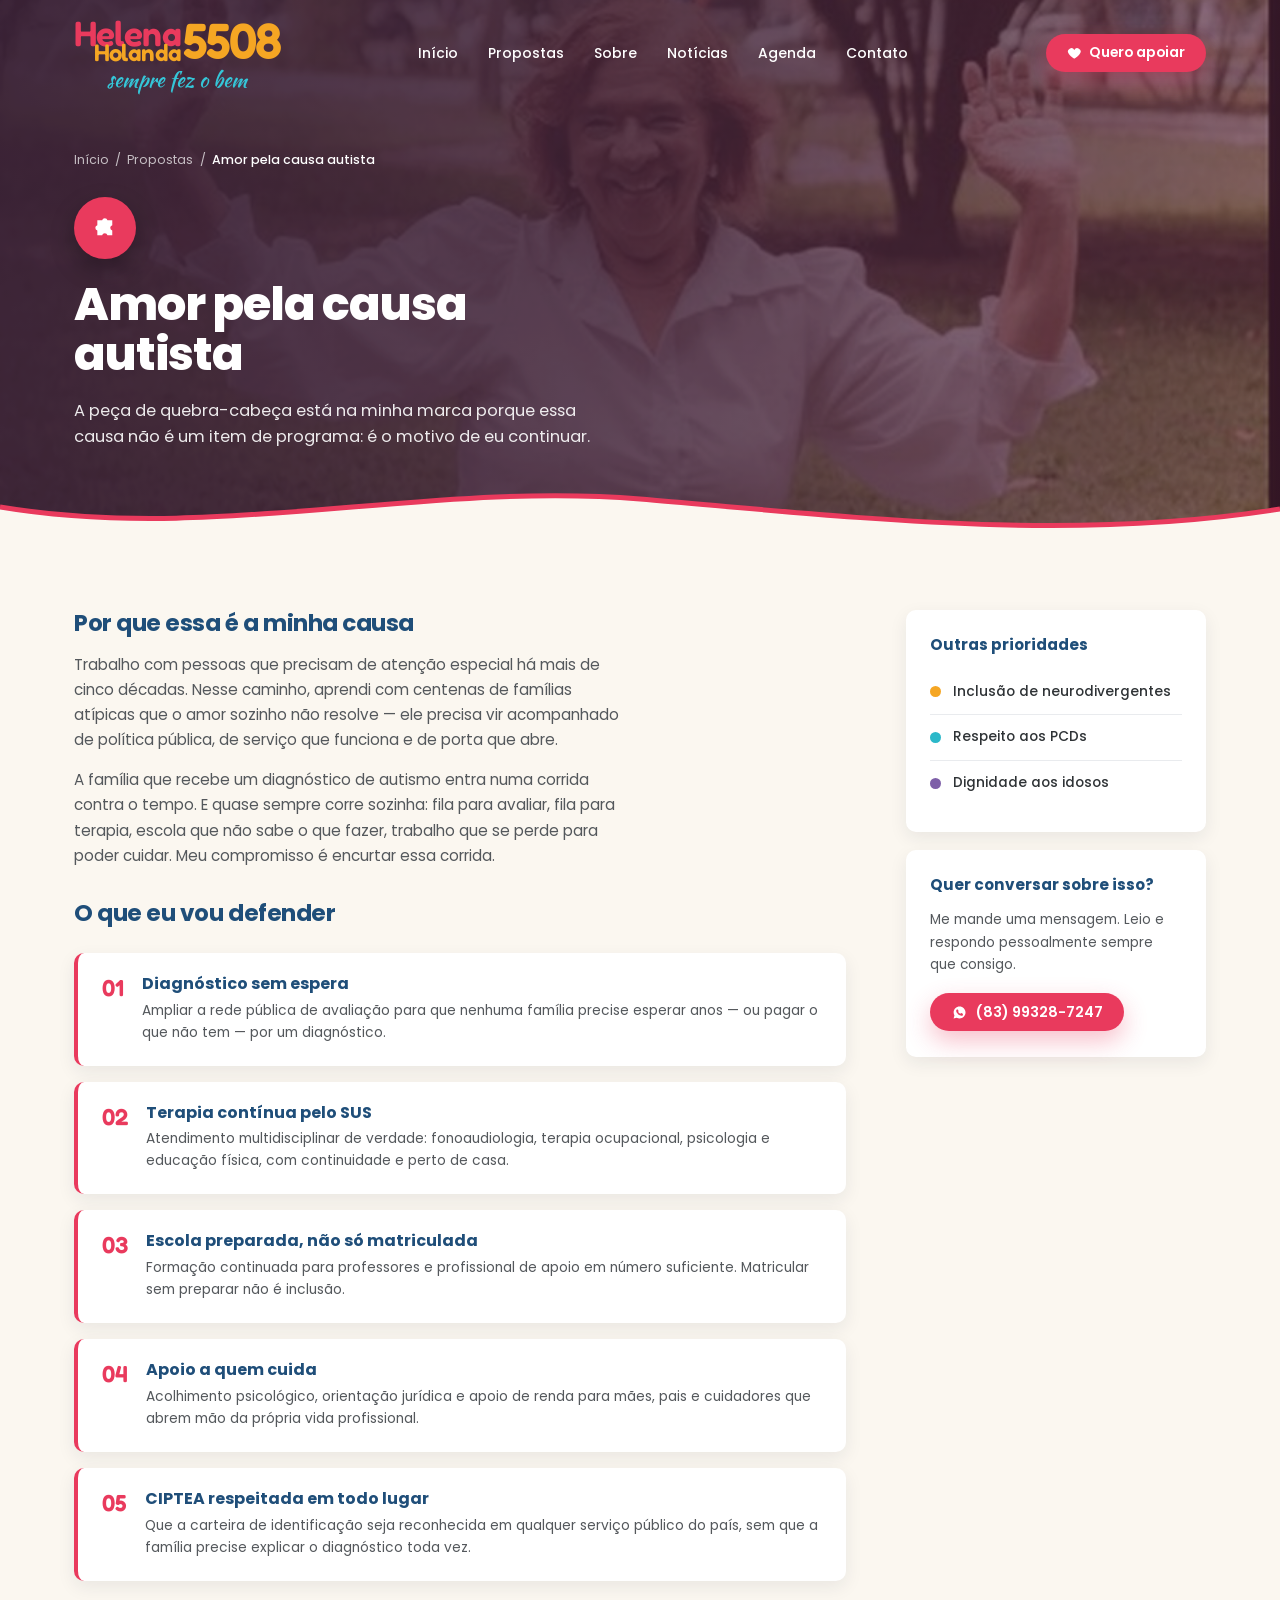
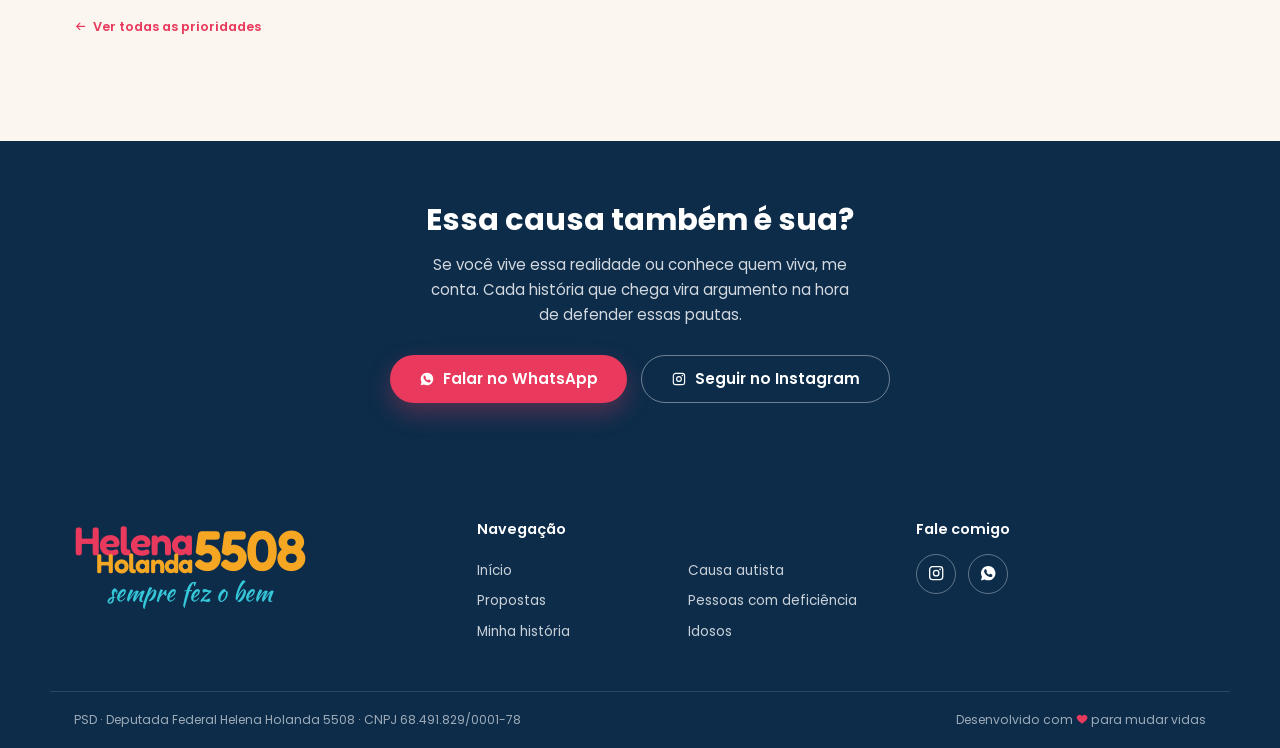
==== causa-autista.html @ a30c24bc "Adiciona paginas internas e liga os canais de contato - historia.html: trajetoria de Helena (Centro " ====
<!DOCTYPE html>
<html lang="pt-BR">
<head>
<meta charset="UTF-8">
<meta name="viewport" content="width=device-width, initial-scale=1">
<title>Amor pela causa autista — Helena Holanda 5508</title>
<meta name="description" content="As propostas de Helena Holanda 5508 para diagnóstico, terapias, escola e apoio às famílias atípicas.">
<meta name="theme-color" content="#e93a5d">
<meta property="og:type" content="article">
<meta property="og:title" content="Amor pela causa autista — Helena Holanda 5508">
<meta property="og:description" content="As propostas de Helena Holanda 5508 para diagnóstico, terapias, escola e apoio às famílias atípicas.">
<meta property="og:image" content="assets/img/prioridade-1.jpg">
<link rel="preconnect" href="https://fonts.googleapis.com">
<link rel="preconnect" href="https://fonts.gstatic.com" crossorigin>
<link href="https://fonts.googleapis.com/css2?family=Fredoka:wght@500;600;700&family=Kaushan+Script&family=Poppins:wght@300;400;500;600;700;800&display=swap" rel="stylesheet">
<link rel="stylesheet" href="assets/css/style.css">
</head>
<body class="tema-pink">

<svg xmlns="http://www.w3.org/2000/svg" style="display:none">
  <symbol id="i-heart" viewBox="0 0 24 24"><path fill="currentColor" d="M12 21s-7.5-4.6-9.6-9A5.4 5.4 0 0 1 12 6.4 5.4 5.4 0 0 1 21.6 12c-2.1 4.4-9.6 9-9.6 9z"/></symbol>
  <symbol id="i-arrow" viewBox="0 0 24 24"><path fill="none" stroke="currentColor" stroke-width="2.2" stroke-linecap="round" stroke-linejoin="round" d="M4 12h15m-6-6 6 6-6 6"/></symbol>
  <symbol id="i-back" viewBox="0 0 24 24"><path fill="none" stroke="currentColor" stroke-width="2.2" stroke-linecap="round" stroke-linejoin="round" d="M20 12H5m6-6-6 6 6 6"/></symbol>
  <symbol id="i-puzzle" viewBox="0 0 24 24"><path fill="currentColor" d="M5 5h4.5a2.6 2.6 0 0 1 5 0H19v4.5a2.6 2.6 0 0 0 0 5V19h-4.5a2.6 2.6 0 0 0-5 0H5v-4.5a2.6 2.6 0 0 1 0-5V5Z"/></symbol>
  <symbol id="i-infinity" viewBox="0 0 24 24"><path fill="none" stroke="currentColor" stroke-width="2" stroke-linecap="round" d="M12 12c-1.5-2.5-3-3.5-4.6-3.5a3.5 3.5 0 0 0 0 7c1.6 0 3.1-1 4.6-3.5s3-3.5 4.6-3.5a3.5 3.5 0 0 1 0 7c-1.6 0-3.1-1-4.6-3.5Z"/></symbol>
  <symbol id="i-wheelchair" viewBox="0 0 24 24"><path fill="none" stroke="currentColor" stroke-width="1.8" stroke-linecap="round" stroke-linejoin="round" d="M11 5.6a1.7 1.7 0 1 0 0-3.4 1.7 1.7 0 0 0 0 3.4Zm-.4 2.1v5h4.6l2.6 5.1m-2.4 2.4a5.2 5.2 0 1 1-4.8-8.1M18.6 17.8h2.2"/></symbol>
  <symbol id="i-elderly" viewBox="0 0 24 24"><path fill="none" stroke="currentColor" stroke-width="1.8" stroke-linecap="round" stroke-linejoin="round" d="M12 5.2a1.8 1.8 0 1 0 0-3.6 1.8 1.8 0 0 0 0 3.6Zm-2.3 3.1L12 7.5l2.6 1.2 2.2 3M12 7.5v6.2m0 0-2.4 2.1-.8 5m3.2-7.1 2.6 2.4.7 4.7M6.6 11.4 8 9.2"/></symbol>
  <symbol id="i-star" viewBox="0 0 24 24"><path fill="currentColor" d="m12 2.6 2.9 5.9 6.5.9-4.7 4.6 1.1 6.4-5.8-3-5.8 3 1.1-6.4L2.6 9.4l6.5-.9L12 2.6Z"/></symbol>
  <symbol id="i-instagram" viewBox="0 0 24 24"><path fill="none" stroke="currentColor" stroke-width="1.7" d="M7.2 3.5h9.6a3.7 3.7 0 0 1 3.7 3.7v9.6a3.7 3.7 0 0 1-3.7 3.7H7.2a3.7 3.7 0 0 1-3.7-3.7V7.2a3.7 3.7 0 0 1 3.7-3.7Z"/><circle cx="12" cy="12" r="3.6" fill="none" stroke="currentColor" stroke-width="1.7"/><circle cx="17.1" cy="6.9" r="1.1" fill="currentColor"/></symbol>
  <symbol id="i-whatsapp" viewBox="0 0 24 24"><path fill="currentColor" d="M12.04 2.5c-5.2 0-9.42 4.22-9.42 9.42 0 1.66.44 3.28 1.27 4.71L2.5 21.5l4.99-1.3a9.4 9.4 0 0 0 4.55 1.16h.01c5.2 0 9.42-4.22 9.42-9.42s-4.23-9.44-9.43-9.44Zm5.49 13.3c-.23.65-1.36 1.25-1.87 1.29-.5.05-.96.23-3.25-.68-2.74-1.08-4.47-3.9-4.6-4.08-.14-.18-1.1-1.46-1.1-2.79s.7-1.98.95-2.25c.25-.27.54-.34.72-.34l.52.01c.17 0 .39-.06.61.47l.83 2.02c.07.14.11.3.02.48l-.32.53c-.1.13-.22.27-.09.53.14.25.6 1 1.29 1.62.89.79 1.64 1.04 1.88 1.16.23.13.37.11.5-.07l.72-.84c.16-.22.33-.18.56-.1l2 .95c.23.11.39.17.45.27.05.09.05.58-.18 1.23Z"/></symbol>
</svg>

<header class="header is-stuck" id="header">
  <div class="container header__inner">

    <a href="index.html" class="logo logo--sm" aria-label="Helena Holanda 5508 — sempre fez o bem">
      <span class="logo__name">Helena</span>
      <span class="logo__num">5508</span>
      <span class="logo__sur">Holanda</span>
      <span class="logo__slogan">sempre fez o bem</span>
    </a>

    <nav class="nav" id="nav">
      <a href="index.html#inicio" class="nav__link">Início</a>
      <a href="index.html#propostas" class="nav__link">Propostas</a>
      <a href="historia.html" class="nav__link">Sobre</a>
      <a href="https://www.instagram.com/helenaholandahh/" class="nav__link" target="_blank" rel="noopener">Notícias</a>
      <a href="https://www.instagram.com/helenaholandahh/" class="nav__link" target="_blank" rel="noopener">Agenda</a>
      <a href="index.html#contato" class="nav__link">Contato</a>
      <a href="https://wa.me/5583993287247?text=Ol%C3%A1%2C%20Helena!%20Quero%20apoiar%20a%20sua%20campanha%205508." class="btn btn--pink nav__cta" target="_blank" rel="noopener">
        <svg class="ico"><use href="#i-heart"></use></svg> Quero apoiar
      </a>
    </nav>

    <a href="https://wa.me/5583993287247?text=Ol%C3%A1%2C%20Helena!%20Quero%20apoiar%20a%20sua%20campanha%205508." class="btn btn--pink header__cta" target="_blank" rel="noopener">
      <svg class="ico"><use href="#i-heart"></use></svg> Quero apoiar
    </a>

    <button class="burger" id="burger" aria-label="Abrir menu" aria-expanded="false" aria-controls="nav">
      <span></span><span></span><span></span>
    </button>

  </div>
</header>

<main>

<section class="page-hero">
  <div class="page-hero__bg" style="background-image:url('assets/img/prioridade-1.jpg')"></div>
  <div class="page-hero__veil"></div>
  <div class="page-hero__tint"></div>

  <div class="container">
    <nav class="crumb" aria-label="Você está aqui">
      <a href="index.html">Início</a> <span>/</span>
      <a href="index.html#propostas">Propostas</a> <span>/</span> <em>Amor pela causa autista</em>
    </nav>
    <span class="page-hero__badge"><svg class="ico"><use href="#i-puzzle"></use></svg></span>
    <h1>Amor pela causa autista</h1>
    <p class="page-hero__lead">A peça de quebra-cabeça está na minha marca porque essa causa não é um item de programa: é o motivo de eu continuar.</p>
  </div>

  <div class="wave wave--page" aria-hidden="true">
    <svg viewBox="0 0 1440 70" preserveAspectRatio="none">
      <path class="wave__fill" d="M0,30 C240,66 480,4 720,22 C960,40 1200,66 1440,32 L1440,70 L0,70 Z"/>
      <path class="wave__line" d="M0,30 C240,66 480,4 720,22 C960,40 1200,66 1440,32" fill="none" stroke-width="5"/>
    </svg>
  </div>
</section>

<section class="section page-body">
  <div class="container page-grid">
    <article class="reveal">
      <h2>Por que essa é a minha causa</h2>
      <p>Trabalho com pessoas que precisam de atenção especial há mais de cinco décadas. Nesse caminho, aprendi com centenas de famílias atípicas que o amor sozinho não resolve — ele precisa vir acompanhado de política pública, de serviço que funciona e de porta que abre.</p>
      <p>A família que recebe um diagnóstico de autismo entra numa corrida contra o tempo. E quase sempre corre sozinha: fila para avaliar, fila para terapia, escola que não sabe o que fazer, trabalho que se perde para poder cuidar. Meu compromisso é encurtar essa corrida.</p>
      <h2>O que eu vou defender</h2>
      <ol class="propostas">
        <li><div><h3>Diagnóstico sem espera</h3><p>Ampliar a rede pública de avaliação para que nenhuma família precise esperar anos — ou pagar o que não tem — por um diagnóstico.</p></div></li>
        <li><div><h3>Terapia contínua pelo SUS</h3><p>Atendimento multidisciplinar de verdade: fonoaudiologia, terapia ocupacional, psicologia e educação física, com continuidade e perto de casa.</p></div></li>
        <li><div><h3>Escola preparada, não só matriculada</h3><p>Formação continuada para professores e profissional de apoio em número suficiente. Matricular sem preparar não é inclusão.</p></div></li>
        <li><div><h3>Apoio a quem cuida</h3><p>Acolhimento psicológico, orientação jurídica e apoio de renda para mães, pais e cuidadores que abrem mão da própria vida profissional.</p></div></li>
        <li><div><h3>CIPTEA respeitada em todo lugar</h3><p>Que a carteira de identificação seja reconhecida em qualquer serviço público do país, sem que a família precise explicar o diagnóstico toda vez.</p></div></li>
      </ol>
      <p style="margin-top:34px"><a href="index.html#propostas" class="card__link" style="--c:var(--pink)"><svg class="ico"><use href="#i-back"></use></svg> Ver todas as prioridades</a></p>
    </article>

    <aside class="aside reveal">
      <div class="aside-card">
        <h3>Outras prioridades</h3>
        <div class="aside-links">
          <a href="neurodivergentes.html" style="--dot:var(--orange)"><span class="dot"></span>Inclusão de neurodivergentes</a>
          <a href="pcds.html" style="--dot:var(--teal)"><span class="dot"></span>Respeito aos PCDs</a>
          <a href="idosos.html" style="--dot:var(--purple)"><span class="dot"></span>Dignidade aos idosos</a>
        </div>
      </div>
      <div class="aside-card">
        <h3>Quer conversar sobre isso?</h3>
        <p>Me mande uma mensagem. Leio e respondo pessoalmente sempre que consigo.</p>
        <a href="https://wa.me/5583993287247" class="btn btn--pink" target="_blank" rel="noopener"><svg class="ico"><use href="#i-whatsapp"></use></svg> (83) 99328-7247</a>
      </div>
    </aside>
  </div>
</section>

<section class="page-cta">
  <div class="container">
    <h2>Essa causa também é sua?</h2>
    <p>Se você vive essa realidade ou conhece quem viva, me conta. Cada história que chega vira argumento na hora de defender essas pautas.</p>
    <div class="page-cta__acoes">
      <a href="https://wa.me/5583993287247?text=Ol%C3%A1%2C%20Helena!%20Quero%20apoiar%20a%20sua%20campanha%205508." class="btn btn--pink btn--lg" target="_blank" rel="noopener">
        <svg class="ico"><use href="#i-whatsapp"></use></svg> Falar no WhatsApp
      </a>
      <a href="https://www.instagram.com/helenaholandahh/" class="btn btn--outline btn--lg" target="_blank" rel="noopener">
        <svg class="ico"><use href="#i-instagram"></use></svg> Seguir no Instagram
      </a>
    </div>
  </div>
</section>

</main>

<footer class="footer" id="contato">
  <div class="container footer__grid">

    <div class="footer__brand">
      <div class="logo logo--footer">
        <span class="logo__name">Helena</span>
      <span class="logo__num">5508</span>
      <span class="logo__sur">Holanda</span>
      <span class="logo__slogan">sempre fez o bem</span>
      </div>
    </div>

    <nav class="footer__nav">
      <h3 class="footer__title">Navegação</h3>
      <ul>
        <li><a href="index.html#inicio">Início</a></li>
        <li><a href="index.html#propostas">Propostas</a></li>
        <li><a href="historia.html">Minha história</a></li>
      </ul>
      <ul>
        <li><a href="causa-autista.html">Causa autista</a></li>
        <li><a href="pcds.html">Pessoas com deficiência</a></li>
        <li><a href="idosos.html">Idosos</a></li>
      </ul>
    </nav>

    <div class="footer__social">
      <h3 class="footer__title">Fale comigo</h3>
      <div class="social">
        <a href="https://www.instagram.com/helenaholandahh/" target="_blank" rel="noopener" aria-label="Instagram de Helena Holanda"><svg class="ico"><use href="#i-instagram"></use></svg></a>
        <a href="https://wa.me/5583993287247" target="_blank" rel="noopener" aria-label="WhatsApp (83) 99328-7247"><svg class="ico"><use href="#i-whatsapp"></use></svg></a>
      </div>
    </div>

  </div>

  <div class="container footer__bottom">
    <p>PSD &middot; Deputada Federal Helena Holanda 5508 &middot; CNPJ 68.491.829/0001-78</p>
    <p>Desenvolvido com <svg class="ico c-pink"><use href="#i-heart"></use></svg> para mudar vidas</p>
  </div>
</footer>

<script src="assets/js/main.js"></script>
</body>
</html>
---- assets/css/style.css ----
/* =========================================================
   Helena Holanda 5508 — landing page
   ========================================================= */

/* ---------- 1. Tokens ---------- */
:root{
  --pink:#e93a5d;
  --pink-dark:#cf2b4b;
  --orange:#f5a623;
  --teal:#2bb8c9;
  --teal-dark:#1fa3b4;
  --teal-logo:#35c6d8;   /* turquesa do slogan na marca */
  --purple:#7e5fa8;

  --navy:#1f4e79;
  --footer:#0c2c4a;
  --cream:#fbf7f0;
  --ink:#54585c;
  --ink-strong:#2f3336;

  --container:1180px;
  --radius:14px;
  --radius-sm:10px;

  --shadow-sm:0 6px 18px rgba(20,40,70,.08);
  --shadow-md:0 14px 34px rgba(20,40,70,.12);
  --ease:cubic-bezier(.22,.61,.36,1);

  --font:'Poppins',system-ui,-apple-system,'Segoe UI',sans-serif;
  --brand:'Fredoka','Poppins',sans-serif;   /* "Helena Holanda 5508" */
  --script:'Kaushan Script','Poppins',cursive; /* "sempre fez o bem" */
}

/* ---------- 2. Base ---------- */
*,*::before,*::after{box-sizing:border-box}

html{scroll-behavior:smooth;scroll-padding-top:90px}

body{
  margin:0;
  font-family:var(--font);
  font-size:16px;
  font-weight:400;
  line-height:1.65;
  color:var(--ink);
  background:var(--cream);
  -webkit-font-smoothing:antialiased;
  overflow-x:hidden;
}

img{max-width:100%;display:block}
ul,ol{margin:0;padding:0;list-style:none}
a{color:inherit;text-decoration:none}
p{margin:0 0 1em}
h1,h2,h3{margin:0;line-height:1.15;color:var(--navy);font-weight:700}

.container{
  width:100%;
  max-width:var(--container);
  margin-inline:auto;
  padding-inline:24px;
}

.section{padding:86px 0}

.c-pink{color:var(--pink)}
.c-orange{color:var(--orange)}

.ico{
  width:1em;height:1em;
  flex:none;
  fill:currentColor;
  vertical-align:-.12em;
}

/* ---------- 3. Tipografia de seção ---------- */
p.script{
  font-family:var(--script);
  font-weight:400;
  font-size:2.05rem;
  line-height:.95;
  max-width:none;
  margin:0 0 -.06em;
}
.script--pink{color:var(--pink)}
.script--white{color:#fff}

.title{
  font-size:clamp(1.7rem,2.6vw,2.15rem);
  font-weight:700;
  letter-spacing:-.02em;
  color:var(--navy);
}

.rule{
  display:block;
  width:66px;height:4px;
  margin:14px 0 22px;
  border-radius:4px;
  background:var(--orange);
}
.rule--center{margin-inline:auto}

.section__head{text-align:center;margin-bottom:52px}

/* ---------- 4. Botões ---------- */
.btn{
  display:inline-flex;
  align-items:center;
  gap:.55em;
  padding:.82em 1.5em;
  border:0;
  border-radius:999px;
  font:inherit;
  font-size:.9rem;
  font-weight:600;
  line-height:1;
  color:#fff;
  cursor:pointer;
  transition:transform .25s var(--ease),box-shadow .25s var(--ease),background .25s var(--ease);
}
.btn .ico{font-size:1.05em}

.btn--pink{
  background:var(--pink);
  box-shadow:0 10px 24px rgba(233,58,93,.32);
}
.btn--pink:hover{
  background:var(--pink-dark);
  transform:translateY(-2px);
  box-shadow:0 14px 30px rgba(233,58,93,.42);
}

.btn--lg{padding:1em 1.9em;font-size:.95rem}

.btn--ghost{
  background:transparent;
  border:1.6px solid rgba(255,255,255,.85);
  box-shadow:none;
}
.btn--ghost:hover{background:#fff;color:var(--teal-dark);transform:translateY(-2px)}

/* ---------- 5. Logo ---------- */
/* "Helena" rosa / "Holanda" âmbar sobreposto / "5508" âmbar / slogan turquesa */
.logo{
  display:inline-grid;
  grid-template-columns:auto auto;
  column-gap:.08em;
  line-height:1;
  font-size:15px;          /* escala mestre do logo */
  font-family:var(--brand);
  font-weight:600;
  white-space:nowrap;
}
.logo__name{
  grid-area:1/1;
  font-size:2.35em;
  letter-spacing:-.025em;
  color:var(--pink);
}
.logo__sur{
  grid-area:2/1;
  justify-self:start;
  margin:-.44em 0 0 .82em;
  font-size:1.6em;
  letter-spacing:-.025em;
  color:var(--orange);
}
.logo__num{
  grid-area:1/2/3/3;
  align-self:center;
  font-size:3.3em;
  letter-spacing:-.035em;
  color:var(--orange);
}
.logo__slogan{
  grid-area:3/1/4/3;
  justify-self:center;
  margin-top:.16em;
  font-family:var(--script);
  font-weight:400;
  font-size:1.42em;
  color:var(--teal-logo);
}

.logo--hero{font-size:27px}
.logo--quote{font-size:25px}
.logo--footer{font-size:17px}

/* sobre fundo escuro o turquesa precisa clarear para manter contraste */
.logo--hero,.logo--quote{filter:drop-shadow(0 4px 18px rgba(0,0,0,.5))}
.logo--hero .logo__slogan,
.logo--quote .logo__slogan{color:#54dbea}

/* ---------- 6. Cabeçalho ---------- */
.header{
  position:fixed;
  inset:0 0 auto;
  z-index:60;
  padding:16px 0;
  transition:background .3s var(--ease),box-shadow .3s var(--ease),padding .3s var(--ease);
}
.header.is-stuck{
  padding:9px 0;
  background:rgba(10,32,54,.92);
  backdrop-filter:blur(10px);
  box-shadow:0 6px 24px rgba(0,0,0,.22);
}

.header__inner{
  display:flex;
  align-items:center;
  justify-content:space-between;
  gap:24px;
}

.nav{display:flex;align-items:center;gap:30px}

.nav__link{
  position:relative;
  font-size:.87rem;
  font-weight:500;
  color:#fff;
  padding:6px 0;
  transition:color .2s var(--ease);
}
.nav__link::after{
  content:"";
  position:absolute;
  left:0;right:0;bottom:0;
  height:2.5px;
  border-radius:2px;
  background:var(--pink);
  transform:scaleX(0);
  transform-origin:left;
  transition:transform .28s var(--ease);
}
.nav__link:hover::after,
.nav__link.is-active::after{transform:scaleX(1)}

.nav__cta{display:none}
.header__cta{font-size:.87rem}

.burger{
  display:none;
  width:44px;height:38px;
  padding:9px 8px;
  background:transparent;
  border:0;
  cursor:pointer;
}
.burger span{
  display:block;
  height:2.5px;
  border-radius:2px;
  background:#fff;
  transition:transform .3s var(--ease),opacity .2s var(--ease);
}
.burger span+span{margin-top:5px}
.burger.is-open span:nth-child(1){transform:translateY(7.5px) rotate(45deg)}
.burger.is-open span:nth-child(2){opacity:0}
.burger.is-open span:nth-child(3){transform:translateY(-7.5px) rotate(-45deg)}

/* ---------- 7. Hero ---------- */
.hero{
  position:relative;
  display:flex;
  align-items:center;
  min-height:min(100vh,880px);
  padding:150px 0 130px;
  overflow:hidden;
  isolation:isolate;
}
.hero__bg{
  position:absolute;
  inset:0;
  z-index:-2;
  background:#20301f url('../img/helena-hero.jpg') center 22%/cover no-repeat;
  transform:scale(1.04);
}
.hero__veil{
  position:absolute;
  inset:0;
  z-index:-1;
  background:
    linear-gradient(90deg,rgba(8,20,14,.88) 0%,rgba(8,20,14,.78) 30%,rgba(8,20,14,.34) 58%,rgba(8,20,14,.12) 78%,rgba(8,20,14,.3) 100%),
    linear-gradient(180deg,rgba(6,16,12,.55) 0%,rgba(6,16,12,0) 34%);
}

.hero__inner{
  position:relative;
  display:flex;
  align-items:flex-end;
  justify-content:space-between;
  gap:40px;
}

.hero__title{
  font-size:clamp(2.4rem,5vw,4.05rem);
  font-weight:800;
  line-height:1.05;
  letter-spacing:-.025em;
  color:#fff;
  margin-bottom:.5em;
  text-shadow:0 2px 22px rgba(0,0,0,.35);
}

.hero__lead{
  font-size:clamp(1rem,1.35vw,1.13rem);
  font-weight:400;
  line-height:1.55;
  color:#fff;
  margin-bottom:2em;
  text-shadow:0 2px 16px rgba(0,0,0,.4);
}
.hero__lead strong{font-weight:700}

.logo--hero{margin-bottom:14px}

/* onda de transição */
.wave{position:absolute;left:0;right:0;line-height:0;pointer-events:none}
.wave svg{display:block;width:100%}
.wave--hero{bottom:-1px;height:96px}
.wave--hero svg{height:96px}
.wave__fill{fill:var(--cream)}

/* ---------- 8. Sobre ---------- */
.sobre{background:var(--cream)}

.sobre__grid{
  display:grid;
  grid-template-columns:minmax(0,.86fr) minmax(0,1fr);
  gap:64px;
  align-items:center;
}

.sobre__media{margin:0}
.sobre__media img{
  width:100%;
  aspect-ratio:11/10;
  object-fit:cover;
  border-radius:var(--radius);
  box-shadow:var(--shadow-md);
}

.sobre__text p:not(.script){max-width:46ch;font-size:.94rem}
.sobre__text .strong{color:var(--ink-strong);font-weight:600}
.sobre__text .btn{margin-top:10px}

.pills{
  display:flex;
  flex-wrap:wrap;
  gap:34px;
  margin-top:44px;
}
.pill{
  display:flex;
  align-items:center;
  gap:12px;
  font-size:.8rem;
  font-weight:600;
  line-height:1.35;
  color:var(--ink-strong);
}
.pill__ico{
  display:grid;
  place-items:center;
  width:46px;height:46px;
  flex:none;
  border:1.5px solid rgba(233,58,93,.35);
  border-radius:50%;
  color:var(--pink);
  font-size:1.15rem;
  background:#fff;
  transition:transform .25s var(--ease),box-shadow .25s var(--ease);
}
.pill:hover .pill__ico{
  transform:translateY(-3px);
  box-shadow:0 8px 18px rgba(233,58,93,.2);
}

/* ---------- 9. Prioridades ---------- */
.prioridades{
  background:var(--cream);
  padding-top:20px;
}

.cards{
  display:grid;
  grid-template-columns:repeat(4,minmax(0,1fr));
  gap:24px;
}

.card{
  --c:var(--pink);
  --media-h:170px;
  position:relative;
  display:flex;
  flex-direction:column;
  background:#fff;
  border-radius:var(--radius-sm);
  box-shadow:var(--shadow-sm);
  overflow:visible;
  transition:transform .3s var(--ease),box-shadow .3s var(--ease);
}
.card:hover{transform:translateY(-6px);box-shadow:var(--shadow-md)}

.card--pink{--c:var(--pink)}
.card--orange{--c:var(--orange)}
.card--teal{--c:var(--teal)}
.card--purple{--c:var(--purple)}

.card__media{
  height:var(--media-h);
  border-radius:var(--radius-sm) var(--radius-sm) 0 0;
  overflow:hidden;
}
.card__media img{
  width:100%;height:100%;
  object-fit:cover;
  transition:transform .5s var(--ease);
}
.card:hover .card__media img{transform:scale(1.06)}

.card__badge{
  position:absolute;
  top:var(--media-h);
  left:20px;
  display:grid;
  place-items:center;
  width:54px;height:54px;
  transform:translateY(-50%);
  border-radius:50%;
  background:var(--c);
  color:#fff;
  font-size:1.4rem;
  box-shadow:0 8px 18px rgba(20,40,70,.22);
}

.card__body{
  flex:1;
  display:flex;
  flex-direction:column;
  padding:38px 22px 24px;
  border-top:4px solid var(--c);
  border-radius:0 0 var(--radius-sm) var(--radius-sm);
}
.card__title{
  font-size:1.14rem;
  font-weight:700;
  color:var(--c);
  letter-spacing:-.015em;
  margin-bottom:.6em;
}
.card__body p{
  font-size:.82rem;
  line-height:1.6;
  margin-bottom:1.4em;
}
.card__link{
  margin-top:auto;
  display:inline-flex;
  align-items:center;
  gap:.45em;
  font-size:.8rem;
  font-weight:600;
  color:var(--c);
}
.card__link .ico{transition:transform .25s var(--ease)}
.card__link:hover .ico{transform:translateX(4px)}

/* ---------- 10. Citação ---------- */
.citacao{
  position:relative;
  display:flex;
  align-items:center;
  min-height:340px;
  padding:70px 0;
  overflow:hidden;
  isolation:isolate;
}
.citacao__bg{
  position:absolute;
  inset:0;
  z-index:-2;
  background:#1c2a1b url('../img/helena-citacao.jpg') center 30%/cover no-repeat;
}
.citacao__veil{
  position:absolute;
  inset:0;
  z-index:-1;
  background:linear-gradient(90deg,rgba(8,18,12,.9) 0%,rgba(8,18,12,.72) 34%,rgba(8,18,12,.34) 62%,rgba(8,18,12,.55) 100%);
}

.citacao__inner{
  position:relative;
  display:flex;
  align-items:center;
  justify-content:space-between;
  gap:40px;
}

.citacao__quote{margin:0;max-width:640px}
.citacao__mark{
  width:2.4rem;height:2.4rem;
  color:rgba(255,255,255,.55);
  margin-bottom:.35rem;
}
.citacao__quote p{
  font-size:clamp(1.25rem,2.2vw,1.85rem);
  font-weight:700;
  line-height:1.35;
  letter-spacing:-.02em;
  color:#fff;
  margin-bottom:1.1em;
}

/* ---------- 11. Juntos (faixa turquesa) ---------- */
.juntos{
  position:relative;
  padding:74px 0 66px;
  background:
    radial-gradient(120% 90% at 78% 40%,rgba(255,255,255,.16) 0%,rgba(255,255,255,0) 55%),
    linear-gradient(180deg,#2fc0d0 0%,#25aec0 100%);
  color:#fff;
}
.wave--juntos-top{bottom:100%}
.wave--juntos-top svg{height:40px}
.wave--juntos-top path{fill:#2fc0d0}
.wave--juntos-bottom{bottom:-1px}
.wave--juntos-bottom svg{height:32px}
.wave--juntos-bottom path{fill:var(--footer)}

.juntos__grid{
  position:relative;
  display:grid;
  grid-template-columns:minmax(0,.95fr) minmax(0,1.1fr) minmax(0,.8fr);
  gap:44px;
  align-items:center;
}

.juntos p.script{font-size:2.3rem;margin-bottom:.06em}
.juntos__title{
  font-size:clamp(1.5rem,2.4vw,2rem);
  font-weight:700;
  letter-spacing:-.02em;
  color:#fff;
}

.juntos__text p{
  font-size:.92rem;
  line-height:1.7;
  color:rgba(255,255,255,.94);
  max-width:38ch;
  margin-bottom:1.6em;
}

.juntos__art{justify-self:center}
.juntos__art svg{width:min(230px,100%);height:auto}

/* ---------- 12. Rodapé ---------- */
.footer{
  background:var(--footer);
  color:rgba(255,255,255,.78);
  padding:56px 0 0;
  font-size:.85rem;
}

.footer__grid{
  display:grid;
  grid-template-columns:minmax(0,1fr) minmax(0,1.1fr) minmax(0,.8fr);
  gap:40px;
  padding-bottom:40px;
}

.footer__title{
  font-size:.9rem;
  font-weight:600;
  color:#fff;
  margin-bottom:16px;
}

.footer__nav{
  display:grid;
  grid-template-columns:repeat(2,minmax(0,1fr));
  gap:6px 24px;
}
.footer__nav .footer__title{grid-column:1/-1}
.footer__nav li{margin-bottom:8px}
.footer__nav a{transition:color .2s var(--ease)}
.footer__nav a:hover{color:var(--orange)}

.social{display:flex;gap:12px}
.social a{
  display:grid;
  place-items:center;
  width:40px;height:40px;
  border:1.5px solid rgba(255,255,255,.35);
  border-radius:50%;
  color:#fff;
  font-size:1.15rem;
  transition:background .25s var(--ease),border-color .25s var(--ease),transform .25s var(--ease);
}
.social a:hover{
  background:var(--pink);
  border-color:var(--pink);
  transform:translateY(-3px);
}

.footer__bottom{
  display:flex;
  flex-wrap:wrap;
  align-items:center;
  justify-content:space-between;
  gap:12px;
  padding-block:18px;
  border-top:1px solid rgba(255,255,255,.12);
  font-size:.76rem;
  color:rgba(255,255,255,.6);
}
.footer__bottom p{margin:0}

/* ---------- 13. Páginas internas de proposta ---------- */
.tema-pink{--c:var(--pink)}
.tema-orange{--c:var(--orange)}
.tema-teal{--c:var(--teal)}
.tema-purple{--c:var(--purple)}

.page-hero{
  position:relative;
  padding:150px 0 96px;
  overflow:hidden;
  isolation:isolate;
  color:#fff;
}
.page-hero__bg{
  position:absolute;
  inset:0;
  z-index:-3;
  background-size:cover;
  background-position:center 28%;
}
.page-hero__veil{
  position:absolute;
  inset:0;
  z-index:-2;
  background:linear-gradient(103deg,rgba(9,26,44,.94) 0%,rgba(9,26,44,.8) 48%,rgba(9,26,44,.52) 100%);
}
.page-hero__tint{
  position:absolute;
  inset:0;
  z-index:-1;
  background:var(--c);
  opacity:.2;
}

.crumb{
  display:flex;
  flex-wrap:wrap;
  align-items:center;
  gap:.5em;
  margin-bottom:26px;
  font-size:.78rem;
  color:rgba(255,255,255,.7);
}
.crumb a{transition:color .2s var(--ease)}
.crumb a:hover{color:#fff}
.crumb em{font-style:normal;color:#fff;font-weight:500}

.page-hero__badge{
  display:grid;
  place-items:center;
  width:62px;height:62px;
  margin-bottom:20px;
  border-radius:50%;
  background:var(--c);
  color:#fff;
  font-size:1.6rem;
  box-shadow:0 10px 24px rgba(0,0,0,.3);
}
.page-hero h1{
  font-size:clamp(2rem,3.6vw,3rem);
  font-weight:800;
  line-height:1.1;
  letter-spacing:-.025em;
  color:#fff;
  max-width:16ch;
}
.page-hero__lead{
  margin:18px 0 0;
  max-width:52ch;
  font-size:1.02rem;
  line-height:1.6;
  color:rgba(255,255,255,.9);
}

.wave--page{bottom:-1px;height:70px}
.wave--page svg{height:70px}
.wave--page .wave__line{stroke:var(--c)}

/* corpo do texto */
.page-body{background:var(--cream);padding-top:64px}

.page-grid{
  display:grid;
  grid-template-columns:minmax(0,1fr) minmax(0,300px);
  gap:60px;
  align-items:start;
}

.page-body h2{
  font-size:1.45rem;
  letter-spacing:-.02em;
  margin-bottom:.65em;
}
.page-body h2:not(:first-child){margin-top:1.4em}
.page-body article>p{max-width:62ch;font-size:.95rem}

.propostas{
  counter-reset:proposta;
  display:grid;
  gap:16px;
  margin-top:26px;
}
.propostas li{
  display:flex;
  gap:18px;
  padding:22px 24px;
  background:#fff;
  border-left:4px solid var(--c);
  border-radius:var(--radius-sm);
  box-shadow:var(--shadow-sm);
  transition:transform .25s var(--ease),box-shadow .25s var(--ease);
}
.propostas li:hover{transform:translateX(4px);box-shadow:var(--shadow-md)}
.propostas li::before{
  counter-increment:proposta;
  content:counter(proposta,decimal-leading-zero);
  flex:none;
  font-family:var(--brand);
  font-weight:600;
  font-size:1.45rem;
  line-height:1.1;
  color:var(--c);
}
.propostas h3{font-size:1rem;margin-bottom:.4em}
.propostas p{margin:0;font-size:.86rem;line-height:1.6}

/* coluna lateral */
.aside{position:sticky;top:104px;display:grid;gap:18px}
.aside-card{
  padding:26px 24px;
  background:#fff;
  border-radius:var(--radius-sm);
  box-shadow:var(--shadow-sm);
}
.aside-card h3{font-size:.95rem;margin-bottom:16px}
.aside-card>p{font-size:.85rem;margin-bottom:1.2em}

.aside-links{display:grid}
.aside-links a{
  display:flex;
  align-items:center;
  gap:12px;
  padding:11px 0;
  font-size:.86rem;
  font-weight:500;
  color:var(--ink-strong);
  border-top:1px solid rgba(20,40,70,.09);
  transition:color .2s var(--ease),gap .2s var(--ease);
}
.aside-links a:first-child{border-top:0}
.aside-links a:hover{color:var(--dot);gap:15px}
.aside-links .dot{
  width:11px;height:11px;
  flex:none;
  border-radius:50%;
  background:var(--dot);
}

/* linha do tempo (página "Minha história") */
.linha{position:relative;margin-top:10px;padding-left:32px}
.linha::before{
  content:"";
  position:absolute;
  left:5px;top:8px;bottom:14px;
  width:2px;
  border-radius:2px;
  background:linear-gradient(180deg,var(--pink),var(--orange) 45%,var(--teal));
}
.linha li{position:relative;padding-bottom:32px}
.linha li::before{
  content:"";
  position:absolute;
  left:-32px;top:5px;
  width:12px;height:12px;
  border-radius:50%;
  background:var(--pink);
  box-shadow:0 0 0 4px var(--cream);
}
.linha li:nth-child(3n+2)::before{background:var(--orange)}
.linha li:nth-child(3n)::before{background:var(--teal)}
.linha__ano{
  display:block;
  font-family:var(--brand);
  font-weight:600;
  font-size:1.05rem;
  line-height:1;
  color:var(--pink);
  margin-bottom:.4em;
}
.linha li:nth-child(3n+2) .linha__ano{color:var(--orange)}
.linha li:nth-child(3n) .linha__ano{color:var(--teal-dark)}
.linha h3{font-size:1rem;margin-bottom:.35em}
.linha p{margin:0;font-size:.88rem;line-height:1.6}

/* destaques numéricos */
.numeros{
  display:grid;
  grid-template-columns:repeat(3,minmax(0,1fr));
  gap:18px;
  margin:28px 0 8px;
}
.numero{
  padding:24px 22px;
  background:#fff;
  border-top:4px solid var(--c);
  border-radius:var(--radius-sm);
  box-shadow:var(--shadow-sm);
}
.numero b{
  display:block;
  font-family:var(--brand);
  font-weight:600;
  font-size:1.9rem;
  line-height:1;
  color:var(--c);
  margin-bottom:.3em;
}
.numero span{display:block;font-size:.8rem;line-height:1.5}

.fontes{
  margin-top:48px;
  padding-top:22px;
  border-top:1px solid rgba(20,40,70,.1);
  font-size:.76rem;
  color:#8a8f94;
}
.fontes h2{font-size:.8rem!important;color:#8a8f94;margin-bottom:.8em!important}
.fontes li{margin-bottom:6px}
.fontes a{text-decoration:underline;text-underline-offset:2px}
.fontes a:hover{color:var(--pink)}

/* chamada final da página */
.page-cta{
  background:var(--footer);
  color:rgba(255,255,255,.82);
  padding:62px 0;
  text-align:center;
}
.page-cta h2{color:#fff;font-size:clamp(1.4rem,2.4vw,1.9rem);margin-bottom:.5em}
.page-cta p{max-width:48ch;margin:0 auto 1.8em;font-size:.94rem}
.page-cta__acoes{display:flex;flex-wrap:wrap;gap:14px;justify-content:center}

.btn--outline{
  background:transparent;
  border:1.6px solid rgba(255,255,255,.4);
  box-shadow:none;
}
.btn--outline:hover{background:rgba(255,255,255,.12);transform:translateY(-2px)}

/* ---------- 14. Animação de entrada ---------- */
.reveal{
  opacity:0;
  transform:translateY(26px);
  transition:opacity .7s var(--ease),transform .7s var(--ease);
}
.reveal.is-visible{opacity:1;transform:none}

/* ---------- 14. Responsivo ---------- */
@media (max-width:1080px){
  .nav{gap:22px}
  .cards{grid-template-columns:repeat(2,minmax(0,1fr));gap:28px}
  .sobre__grid{gap:44px}
  .juntos__grid{grid-template-columns:minmax(0,1fr) minmax(0,1fr);row-gap:32px}
  .juntos__art{grid-column:1/-1}
}

@media (max-width:900px){
  .header__cta{display:none}
  .burger{display:block}

  .nav{
    position:fixed;
    inset:0 0 0 auto;
    width:min(320px,84vw);
    flex-direction:column;
    align-items:flex-start;
    justify-content:flex-start;
    gap:4px;
    padding:104px 32px 40px;
    background:rgba(10,32,54,.98);
    backdrop-filter:blur(12px);
    box-shadow:-16px 0 40px rgba(0,0,0,.3);
    transform:translateX(100%);
    transition:transform .38s var(--ease);
    overflow-y:auto;
  }
  .nav.is-open{transform:none}
  .nav__link{width:100%;padding:13px 0;font-size:1rem;border-bottom:1px solid rgba(255,255,255,.1)}
  .nav__link::after{display:none}
  .nav__link.is-active{color:var(--orange)}
  .nav__cta{display:inline-flex;margin-top:26px}

  .hero{padding:150px 0 120px;min-height:auto}
  .hero__inner{flex-direction:column;align-items:flex-start}
  .logo--hero{align-self:flex-end;margin-top:36px;font-size:21px}

  .sobre__grid{grid-template-columns:minmax(0,1fr);gap:36px}
  .sobre__text p:not(.script){max-width:none}

  .citacao__inner{flex-direction:column;align-items:flex-start;gap:28px}
  .logo--quote{align-self:flex-end;font-size:21px}

  .footer__grid{grid-template-columns:repeat(2,minmax(0,1fr));row-gap:36px}
  .footer__brand{grid-column:1/-1}

  .page-hero{padding:132px 0 80px}
  .page-grid{grid-template-columns:minmax(0,1fr);gap:40px}
  .aside{position:static}
}

@media (max-width:640px){
  .section{padding:64px 0}
  .container{padding-inline:20px}

  .hero{padding:120px 0 110px}
  .hero__title{font-size:2.35rem}
  .wave--hero,.wave--hero svg{height:60px}

  .cards{grid-template-columns:minmax(0,1fr);gap:34px}
  .card{--media-h:200px}

  .pills{gap:18px 24px}
  .pill{font-size:.76rem}
  .pill__ico{width:40px;height:40px;font-size:1rem}

  .logo--hero{font-size:17px}
  .logo--quote{font-size:16px}

  .juntos__grid{grid-template-columns:minmax(0,1fr);text-align:left}
  .juntos__art{justify-self:start}
  .juntos__art svg{width:170px}

  .footer__grid{grid-template-columns:minmax(0,1fr)}
  .footer__bottom{flex-direction:column;align-items:flex-start;text-align:left}

  .page-hero{padding:122px 0 70px}
  .wave--page,.wave--page svg{height:48px}
  .propostas li{flex-direction:column;gap:8px;padding:20px}
  .numeros{grid-template-columns:minmax(0,1fr)}
}

@media (prefers-reduced-motion:reduce){
  html{scroll-behavior:auto}
  *,*::before,*::after{
    animation-duration:.01ms!important;
    transition-duration:.01ms!important;
  }
  .reveal{opacity:1;transform:none}
}
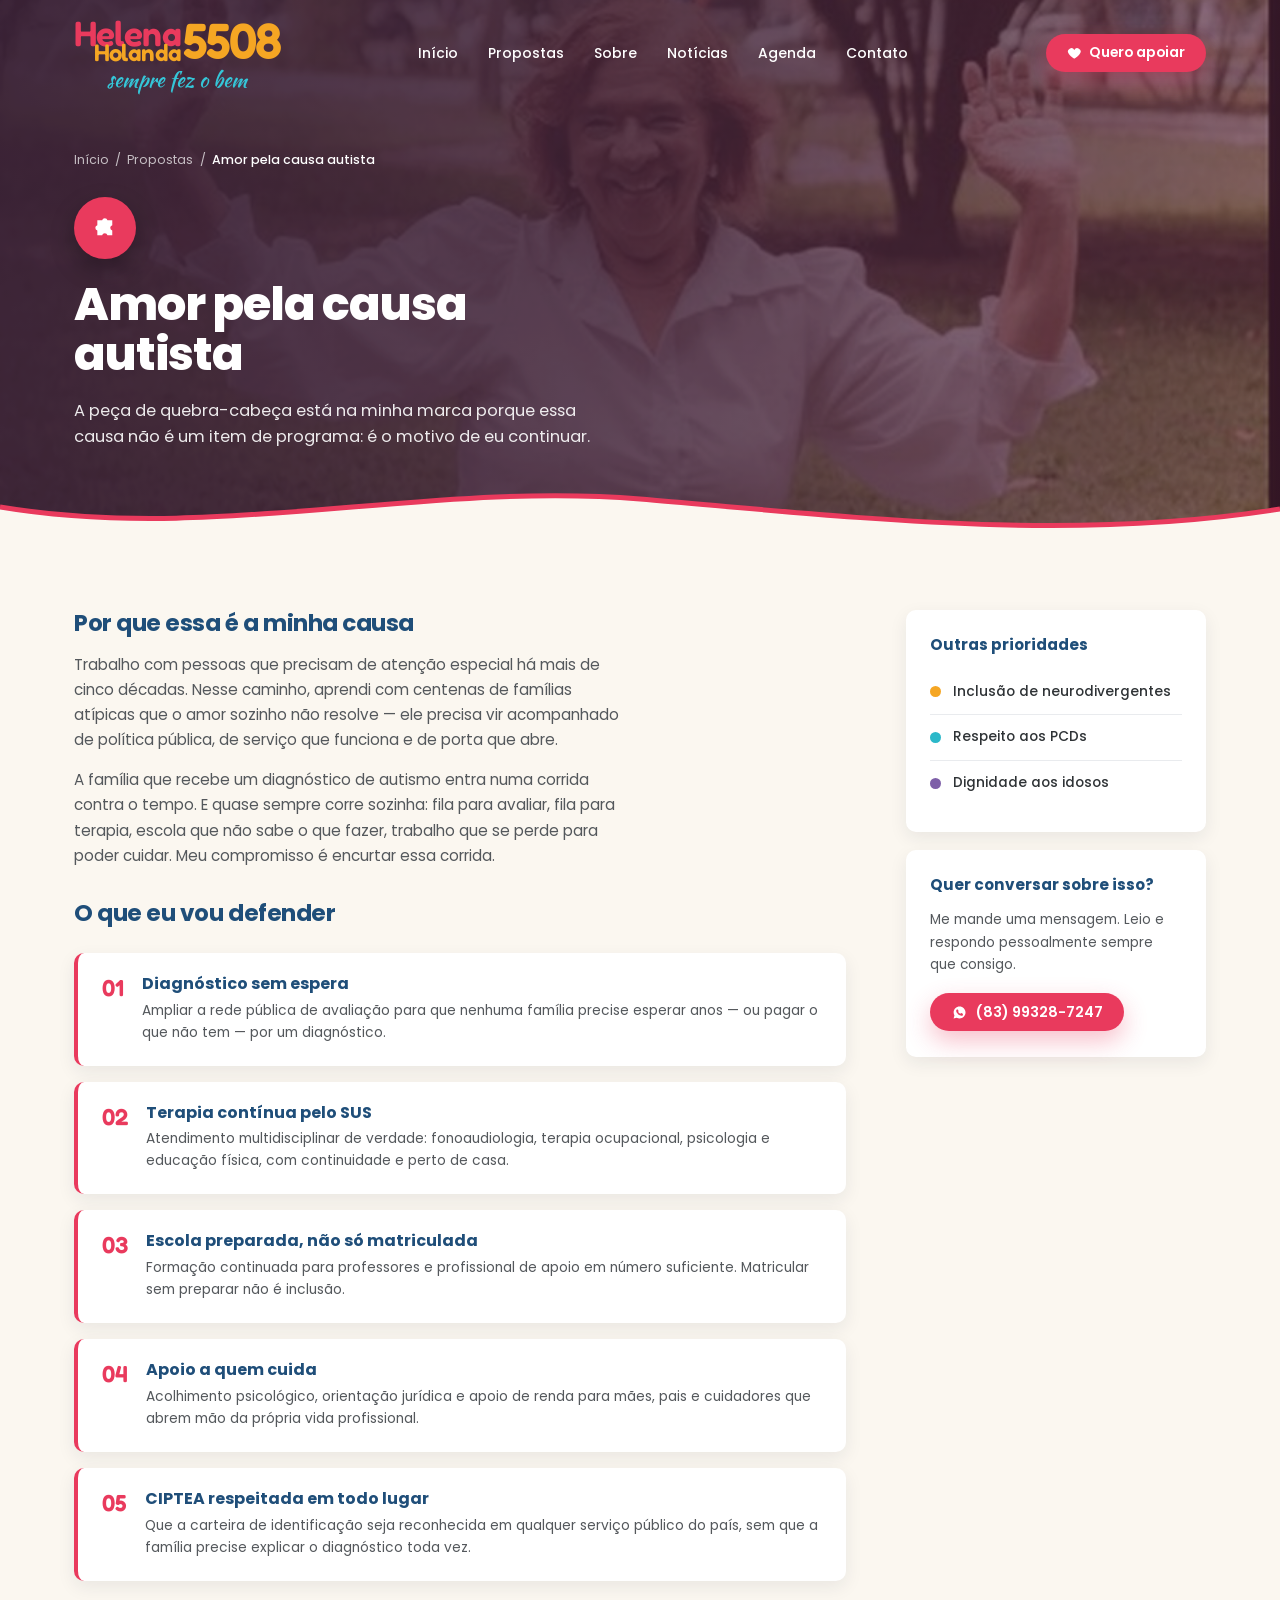
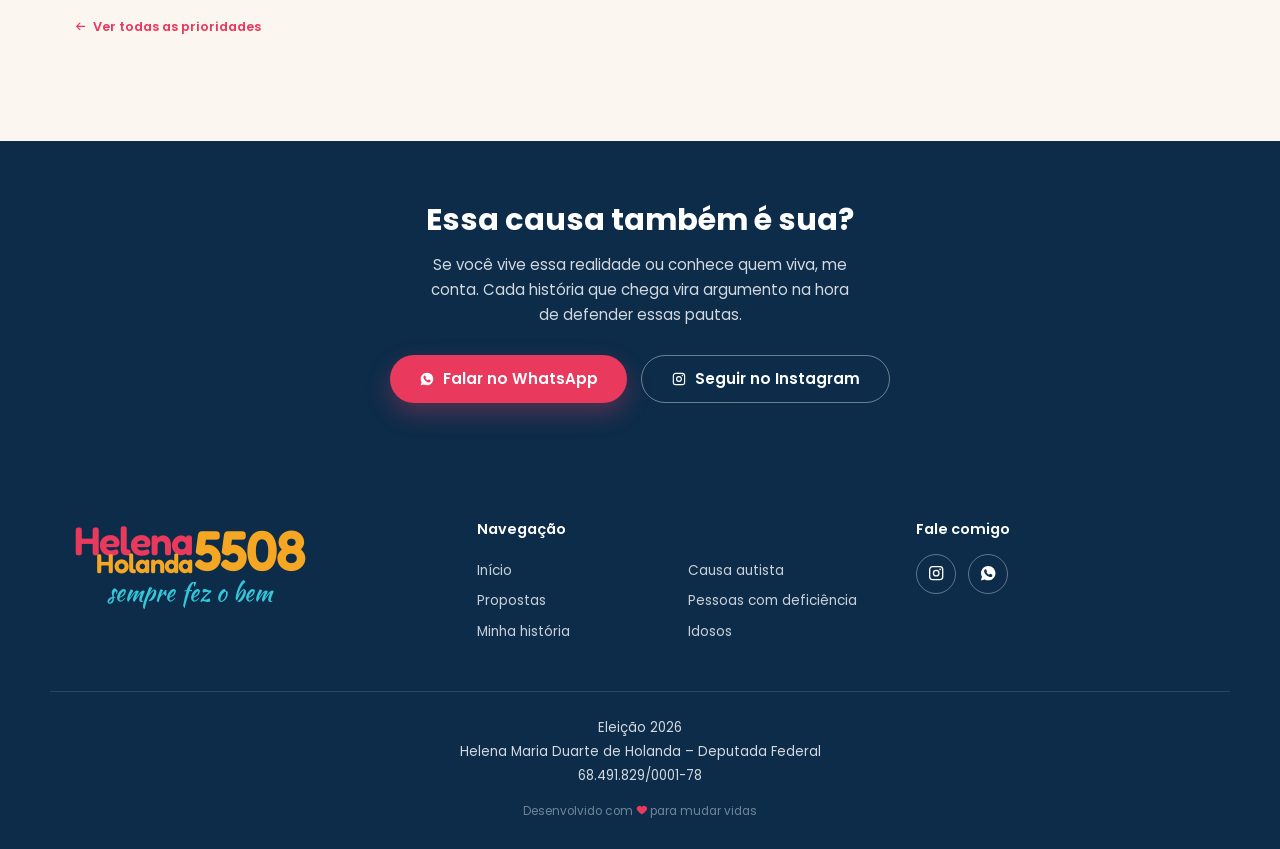
==== commit addcfb34: "Ajusta bloco legal do rodape: Eleicao 2026, nome civil e CNPJ centralizados Co-Authored-By: Claude O" ====
--- a/causa-autista.html
+++ b/causa-autista.html
@@ -177,8 +177,12 @@
   </div>
 
   <div class="container footer__bottom">
-    <p>PSD &middot; Deputada Federal Helena Holanda 5508 &middot; CNPJ 68.491.829/0001-78</p>
-    <p>Desenvolvido com <svg class="ico c-pink"><use href="#i-heart"></use></svg> para mudar vidas</p>
+    <p class="footer__legal">
+      Eleição 2026<br>
+      Helena Maria Duarte de Holanda &ndash; Deputada Federal<br>
+      68.491.829/0001-78
+    </p>
+    <p class="footer__credito">Desenvolvido com <svg class="ico c-pink"><use href="#i-heart"></use></svg> para mudar vidas</p>
   </div>
 </footer>
 
--- a/assets/css/style.css
+++ b/assets/css/style.css
@@ -607,18 +607,27 @@
   transform:translateY(-3px);
 }
 
+/* bloco legal exigido na propaganda eleitoral */
 .footer__bottom{
   display:flex;
-  flex-wrap:wrap;
-  align-items:center;
-  justify-content:space-between;
-  gap:12px;
-  padding-block:18px;
+  flex-direction:column;
+  align-items:center;
+  gap:14px;
+  padding-block:24px 28px;
   border-top:1px solid rgba(255,255,255,.12);
-  font-size:.76rem;
-  color:rgba(255,255,255,.6);
+  text-align:center;
 }
 .footer__bottom p{margin:0}
+
+.footer__legal{
+  font-size:.83rem;
+  line-height:1.8;
+  color:rgba(255,255,255,.82);
+}
+.footer__credito{
+  font-size:.74rem;
+  color:rgba(255,255,255,.42);
+}
 
 /* ---------- 13. Páginas internas de proposta ---------- */
 .tema-pink{--c:var(--pink)}
@@ -953,7 +962,7 @@
   .juntos__art svg{width:170px}
 
   .footer__grid{grid-template-columns:minmax(0,1fr)}
-  .footer__bottom{flex-direction:column;align-items:flex-start;text-align:left}
+  .footer__legal{font-size:.78rem}
 
   .page-hero{padding:122px 0 70px}
   .wave--page,.wave--page svg{height:48px}
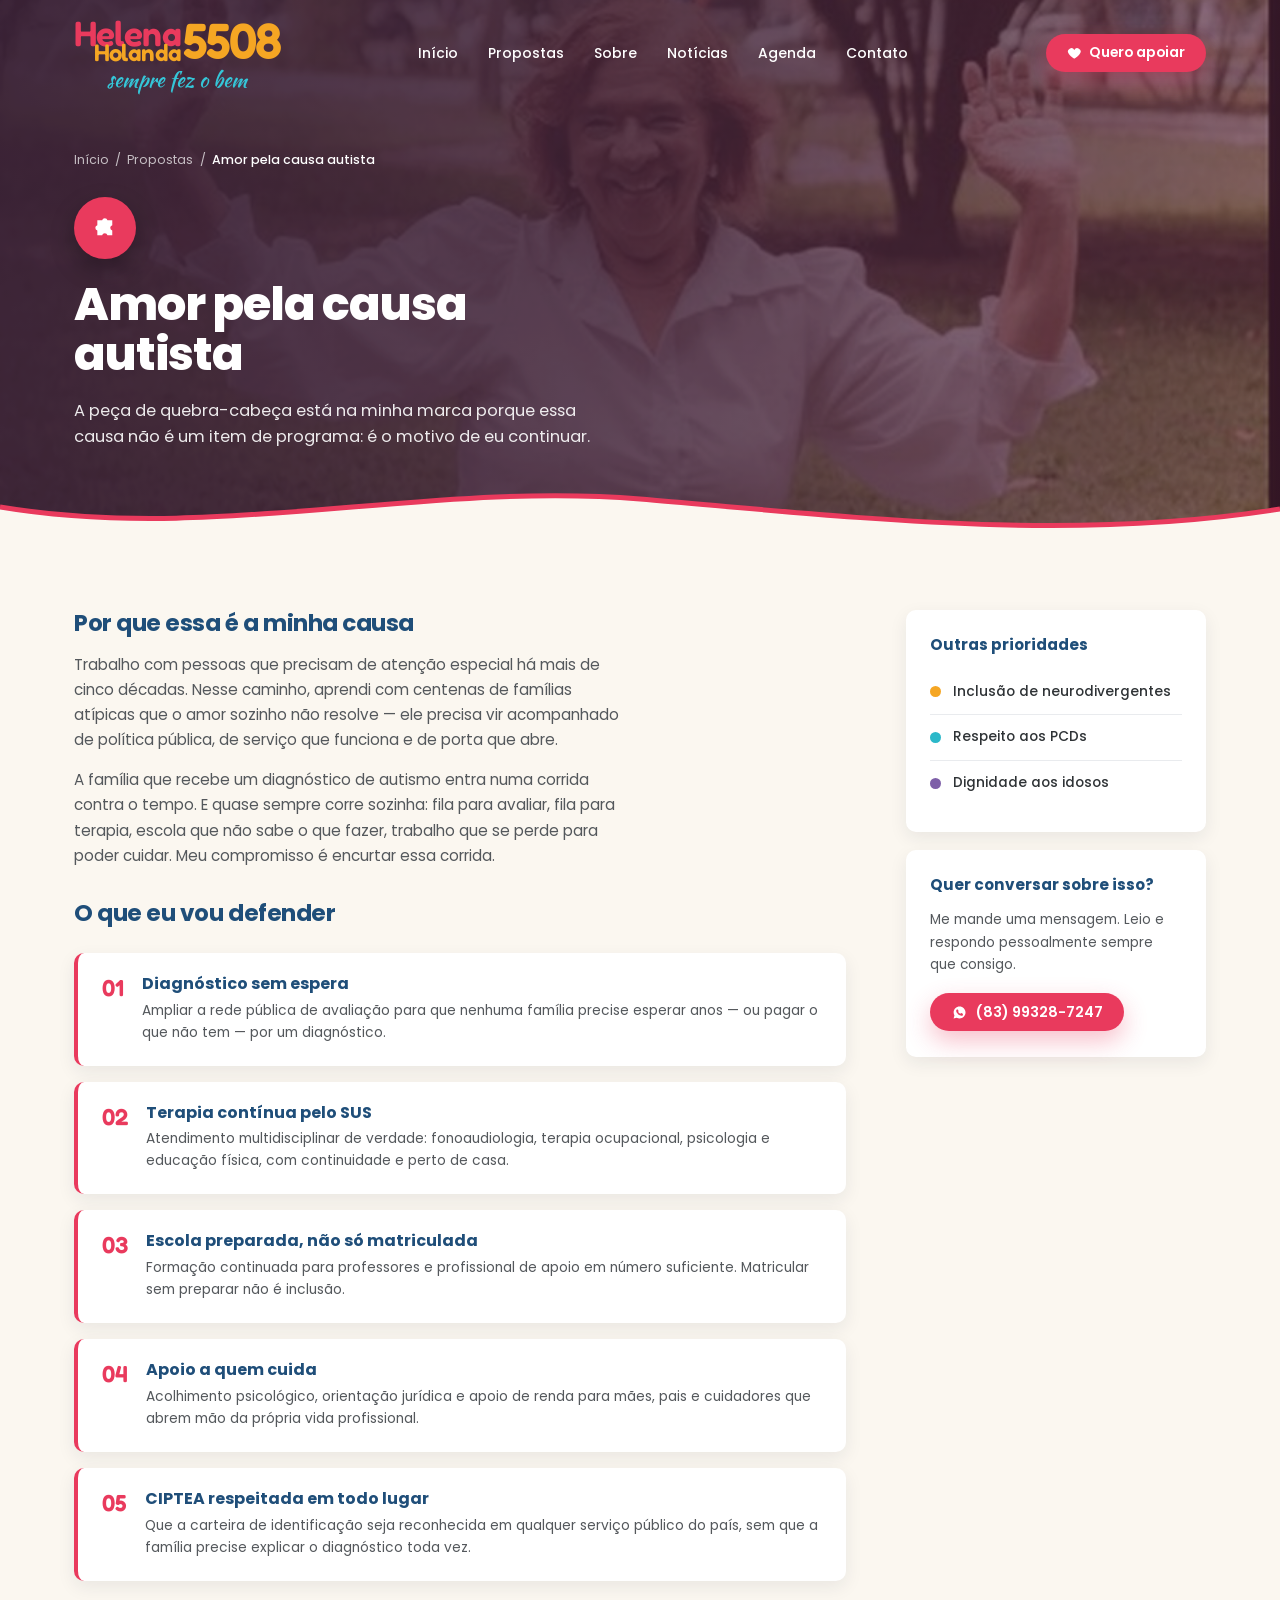
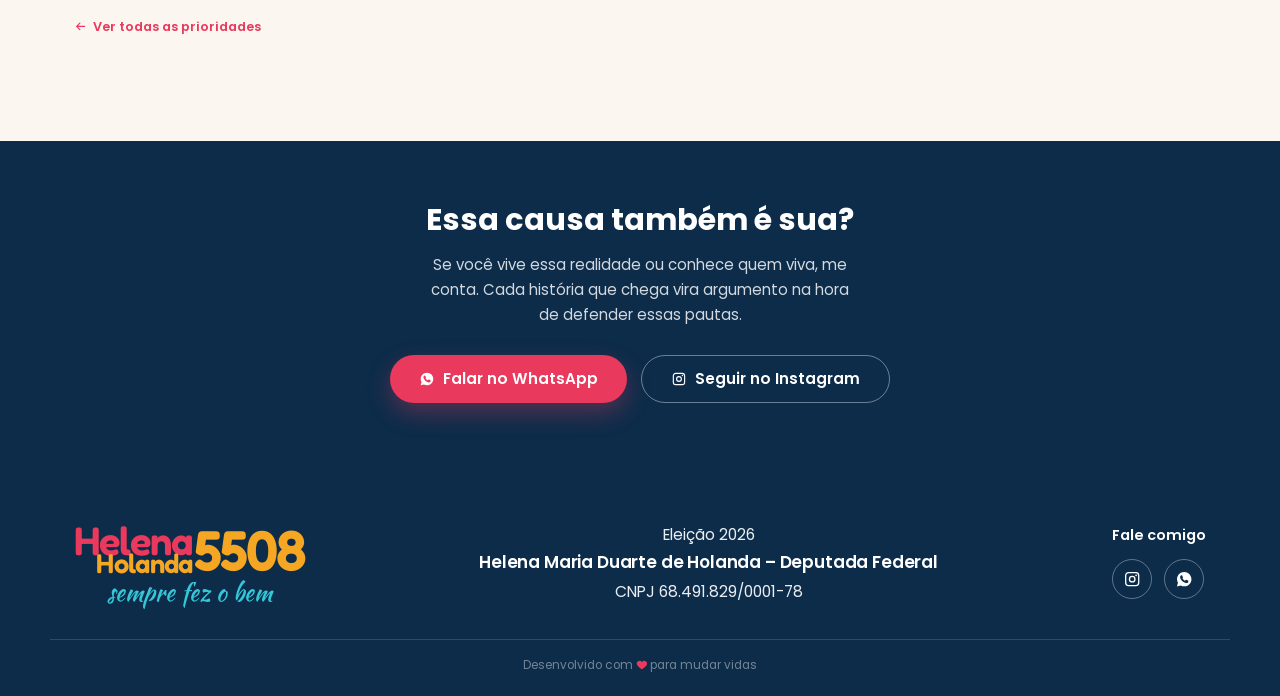
==== commit f0912810: "Reorganiza o rodape e anima o coracao da faixa turquesa - Bloco legal (Eleicao 2026 / nome civil / C" ====
--- a/causa-autista.html
+++ b/causa-autista.html
@@ -152,19 +152,12 @@
       </div>
     </div>
 
-    <nav class="footer__nav">
-      <h3 class="footer__title">Navegação</h3>
-      <ul>
-        <li><a href="index.html#inicio">Início</a></li>
-        <li><a href="index.html#propostas">Propostas</a></li>
-        <li><a href="historia.html">Minha história</a></li>
-      </ul>
-      <ul>
-        <li><a href="causa-autista.html">Causa autista</a></li>
-        <li><a href="pcds.html">Pessoas com deficiência</a></li>
-        <li><a href="idosos.html">Idosos</a></li>
-      </ul>
-    </nav>
+
+    <p class="footer__legal">
+      <span>Eleição 2026</span>
+      <strong>Helena Maria Duarte de Holanda &ndash; Deputada Federal</strong>
+      <span>CNPJ 68.491.829/0001-78</span>
+    </p>
 
     <div class="footer__social">
       <h3 class="footer__title">Fale comigo</h3>
@@ -177,11 +170,6 @@
   </div>
 
   <div class="container footer__bottom">
-    <p class="footer__legal">
-      Eleição 2026<br>
-      Helena Maria Duarte de Holanda &ndash; Deputada Federal<br>
-      68.491.829/0001-78
-    </p>
     <p class="footer__credito">Desenvolvido com <svg class="ico c-pink"><use href="#i-heart"></use></svg> para mudar vidas</p>
   </div>
 </footer>
--- a/assets/css/style.css
+++ b/assets/css/style.css
@@ -555,8 +555,17 @@
   margin-bottom:1.6em;
 }
 
-.juntos__art{justify-self:center}
-.juntos__art svg{width:min(230px,100%);height:auto}
+.juntos__art{justify-self:center;perspective:800px}
+.juntos__art svg{
+  width:min(230px,100%);
+  height:auto;
+  transform-style:preserve-3d;
+  animation:girar 7s linear infinite;
+}
+@keyframes girar{
+  from{transform:rotateY(0deg)}
+  to{transform:rotateY(360deg)}
+}
 
 /* ---------- 12. Rodapé ---------- */
 .footer{
@@ -566,11 +575,13 @@
   font-size:.85rem;
 }
 
+/* marca | bloco legal | contatos — tudo na mesma linha */
 .footer__grid{
   display:grid;
-  grid-template-columns:minmax(0,1fr) minmax(0,1.1fr) minmax(0,.8fr);
-  gap:40px;
-  padding-bottom:40px;
+  grid-template-columns:auto minmax(0,1fr) auto;
+  align-items:center;
+  gap:30px 44px;
+  padding-bottom:34px;
 }
 
 .footer__title{
@@ -579,16 +590,6 @@
   color:#fff;
   margin-bottom:16px;
 }
-
-.footer__nav{
-  display:grid;
-  grid-template-columns:repeat(2,minmax(0,1fr));
-  gap:6px 24px;
-}
-.footer__nav .footer__title{grid-column:1/-1}
-.footer__nav li{margin-bottom:8px}
-.footer__nav a{transition:color .2s var(--ease)}
-.footer__nav a:hover{color:var(--orange)}
 
 .social{display:flex;gap:12px}
 .social a{
@@ -609,20 +610,26 @@
 
 /* bloco legal exigido na propaganda eleitoral */
 .footer__bottom{
-  display:flex;
-  flex-direction:column;
-  align-items:center;
-  gap:14px;
-  padding-block:24px 28px;
-  border-top:1px solid rgba(255,255,255,.12);
+  padding-block:16px 20px;
+  border-top:1px solid rgba(255,255,255,.14);
   text-align:center;
 }
 .footer__bottom p{margin:0}
 
 .footer__legal{
-  font-size:.83rem;
-  line-height:1.8;
-  color:rgba(255,255,255,.82);
+  display:grid;
+  gap:4px;
+  margin:0;
+  text-align:center;
+  font-size:.97rem;
+  line-height:1.5;
+  color:rgba(255,255,255,.92);
+}
+.footer__legal strong{
+  font-weight:600;
+  font-size:1.06rem;
+  letter-spacing:-.01em;
+  color:#fff;
 }
 .footer__credito{
   font-size:.74rem;
@@ -931,8 +938,12 @@
   .citacao__inner{flex-direction:column;align-items:flex-start;gap:28px}
   .logo--quote{align-self:flex-end;font-size:21px}
 
-  .footer__grid{grid-template-columns:repeat(2,minmax(0,1fr));row-gap:36px}
-  .footer__brand{grid-column:1/-1}
+  .footer__grid{
+    grid-template-columns:minmax(0,1fr);
+    justify-items:center;
+    row-gap:30px;
+    text-align:center;
+  }
 
   .page-hero{padding:132px 0 80px}
   .page-grid{grid-template-columns:minmax(0,1fr);gap:40px}
@@ -961,8 +972,8 @@
   .juntos__art{justify-self:start}
   .juntos__art svg{width:170px}
 
-  .footer__grid{grid-template-columns:minmax(0,1fr)}
-  .footer__legal{font-size:.78rem}
+  .footer__legal{font-size:.9rem}
+  .footer__legal strong{font-size:.98rem}
 
   .page-hero{padding:122px 0 70px}
   .wave--page,.wave--page svg{height:48px}
